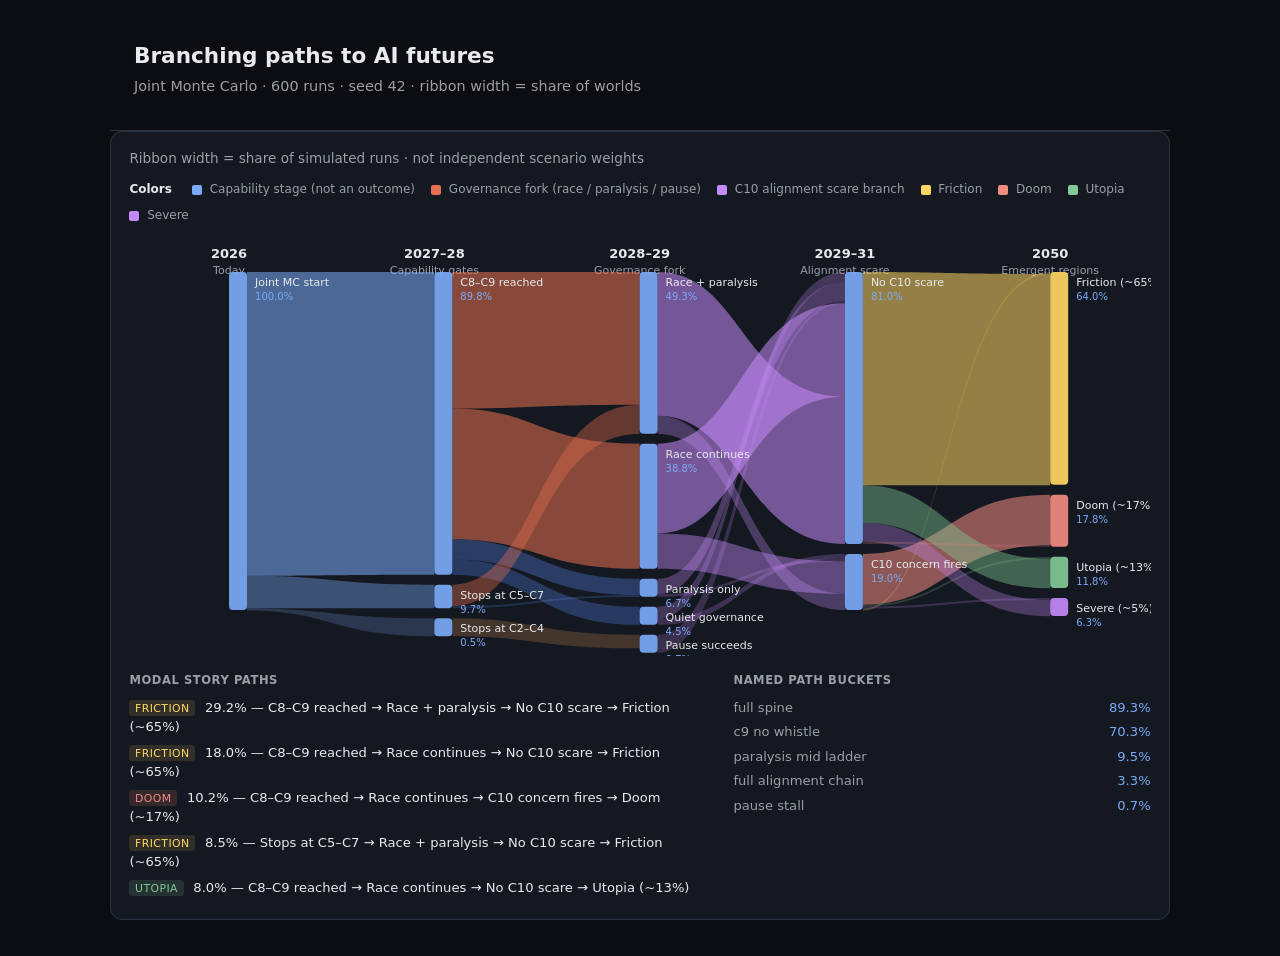
==== web/export-branching.html @ 75db521d "Add branching timeline viz and event impact analysis to web explorer. Co-authored-by: Cursor <cursor" ====
<!DOCTYPE html>
<html lang="en">
  <head>
    <meta charset="UTF-8" />
    <meta name="viewport" content="width=device-width, initial-scale=1" />
    <title>Branching timeline export</title>
    <link rel="stylesheet" href="style.css" />
    <style>
      body { padding: 1.25rem; max-width: 1100px; margin: 0 auto; }
      header h1 { margin: 0 0 0.25rem; font-size: 1.35rem; }
      header p { margin: 0 0 1rem; color: var(--muted); font-size: 0.9rem; }
    </style>
  </head>
  <body>
    <header>
      <h1>Branching paths to AI futures</h1>
      <p>Joint Monte Carlo · 600 runs · seed 42 · ribbon width = share of worlds</p>
    </header>
    <section class="card card-wide" id="branching-timeline">
      <div id="branching-viz"></div>
    </section>
    <script src="branching.js"></script>
    <script>
      fetch("data/branching_timeline.json")
        .then((r) => r.json())
        .then((data) => {
          renderBranchingTimeline(document.getElementById("branching-viz"), data);
          document.body.dataset.ready = "1";
        });
    </script>
  </body>
</html>
---- web/style.css ----
:root {
  --bg: #0b0d10;
  --card: #141820;
  --border: #2a3140;
  --text: #e8eaed;
  --muted: #9aa0a6;
  --accent: #7baaf7;
  --doom: #f28b82;
  --utopia: #81c995;
  --friction: #fdd663;
  --severe: #c58af9;
  --spine: #7baaf7;
}

* { box-sizing: border-box; }
body {
  margin: 0;
  font-family: ui-sans-serif, system-ui, sans-serif;
  background: var(--bg);
  color: var(--text);
  line-height: 1.5;
}

header {
  padding: 1.25rem 1.5rem 1rem;
  border-bottom: 1px solid var(--border);
}
.header-inner {
  display: flex;
  justify-content: space-between;
  align-items: flex-start;
  gap: 1rem;
  flex-wrap: wrap;
}
h1 { margin: 0; font-size: 1.5rem; }
.subtitle { margin: 0.25rem 0 0; color: var(--muted); font-size: 0.95rem; }
.header-actions { display: flex; gap: 0.75rem; }
.header-actions a {
  color: var(--accent);
  text-decoration: none;
  font-size: 0.9rem;
  padding: 0.35rem 0.65rem;
  border: 1px solid var(--border);
  border-radius: 6px;
}
.load-row { margin-top: 1rem; display: flex; gap: 1rem; align-items: center; flex-wrap: wrap; }
.muted { color: var(--muted); font-size: 0.85rem; }
code { color: var(--accent); font-size: 0.85em; }

main { padding: 1.25rem 1.5rem 2rem; max-width: 1200px; margin: 0 auto; }
footer {
  padding: 1rem 1.5rem 2rem;
  border-top: 1px solid var(--border);
  color: var(--muted);
  font-size: 0.85rem;
  text-align: center;
}

.hero-grid {
  display: grid;
  grid-template-columns: 2fr 1fr;
  gap: 1rem;
  margin-bottom: 1rem;
}
.grid-2 {
  display: grid;
  grid-template-columns: 1fr 1fr;
  gap: 1rem;
  margin-bottom: 1rem;
}
@media (max-width: 900px) {
  .hero-grid, .grid-2 { grid-template-columns: 1fr; }
}

.card {
  background: var(--card);
  border: 1px solid var(--border);
  border-radius: 12px;
  padding: 1rem 1.15rem;
}
.card-wide { margin-bottom: 1rem; }
.card h2 {
  margin: 0 0 0.5rem;
  font-size: 0.8rem;
  text-transform: uppercase;
  letter-spacing: 0.06em;
  color: var(--muted);
}
.section-hint { margin: 0 0 0.75rem; color: var(--muted); font-size: 0.85rem; }

.outcome-layout {
  display: flex;
  gap: 1.5rem;
  align-items: center;
  flex-wrap: wrap;
}
.region-bars { flex: 1; min-width: 200px; }

.bar-row { margin: 0.4rem 0; }
.bar-label {
  display: flex;
  justify-content: space-between;
  font-size: 0.88rem;
}
.bar-track {
  height: 10px;
  background: #1e2430;
  border-radius: 5px;
  overflow: hidden;
  margin-top: 5px;
}
.bar-fill {
  height: 100%;
  border-radius: 5px;
  transition: width 0.4s ease;
}
.bar-fill.doom { background: var(--doom); }
.bar-fill.utopia { background: var(--utopia); }
.bar-fill.friction { background: var(--friction); }
.bar-fill.severe { background: var(--severe); }
.bar-fill.spine { background: var(--spine); }

table { width: 100%; border-collapse: collapse; font-size: 0.85rem; }
td, th { text-align: left; padding: 0.3rem 0; vertical-align: top; }
th { color: var(--muted); font-weight: 500; width: 42%; }

/* Spine course timeline */
.spine-timeline {
  position: relative;
  padding: 2rem 0 0.5rem;
  min-height: 120px;
}
.spine-axis {
  position: absolute;
  left: 0; right: 0;
  top: 3.2rem;
  height: 4px;
  background: #1e2430;
  border-radius: 2px;
}
.spine-node {
  position: absolute;
  top: 0;
  transform: translateX(-50%);
  text-align: center;
  min-width: 72px;
}
.spine-dot {
  width: 14px; height: 14px;
  background: var(--spine);
  border-radius: 50%;
  margin: 2.35rem auto 0.35rem;
  border: 2px solid var(--card);
  box-shadow: 0 0 0 2px var(--spine);
}
.spine-label { font-size: 0.75rem; font-weight: 600; color: var(--text); }
.spine-date { font-size: 0.7rem; color: var(--muted); }
.spine-pct { font-size: 0.68rem; color: var(--accent); }

/* Terminal flow */
.flow-row {
  display: flex;
  align-items: center;
  gap: 0.5rem;
  margin: 0.35rem 0;
  font-size: 0.8rem;
}
.flow-spine { color: var(--muted); min-width: 0; flex: 1; overflow: hidden; text-overflow: ellipsis; white-space: nowrap; }
.flow-arrow { color: var(--muted); }
.flow-term { color: var(--text); max-width: 38%; overflow: hidden; text-overflow: ellipsis; white-space: nowrap; }
.flow-pct { min-width: 3rem; text-align: right; color: var(--accent); }

/* Sample runs */
.sample-runs {
  display: grid;
  grid-template-columns: repeat(auto-fit, minmax(280px, 1fr));
  gap: 0.75rem;
}
.run-card {
  background: #0f1218;
  border: 1px solid var(--border);
  border-radius: 10px;
  padding: 0.75rem 0.85rem;
}
.run-header {
  display: flex;
  justify-content: space-between;
  align-items: center;
  margin-bottom: 0.5rem;
}
.run-region {
  font-size: 0.7rem;
  text-transform: uppercase;
  letter-spacing: 0.05em;
  padding: 0.15rem 0.45rem;
  border-radius: 4px;
  font-weight: 600;
}
.run-region.doom { background: rgba(242,139,130,0.15); color: var(--doom); }
.run-region.utopia { background: rgba(129,201,149,0.15); color: var(--utopia); }
.run-region.friction { background: rgba(253,214,99,0.12); color: var(--friction); }
.run-region.severe { background: rgba(197,138,249,0.15); color: var(--severe); }
.run-terminal { font-size: 0.78rem; color: var(--muted); }
.run-course {
  list-style: none;
  margin: 0; padding: 0;
  font-size: 0.78rem;
}
.run-course li {
  padding: 0.2rem 0;
  border-left: 2px solid var(--border);
  padding-left: 0.5rem;
  margin-left: 0.25rem;
}
.run-course li.spine { border-color: var(--spine); }
.run-course li.event { border-color: #5c8df6; }
.run-course .when { color: var(--muted); margin-right: 0.35rem; }

/* Branching timeline */
.bt-svg { display: block; margin: 0.5rem 0 1rem; }
.bt-col-year { fill: var(--text); font-size: 13px; font-weight: 600; }
.bt-col-label { fill: var(--muted); font-size: 11px; }
.bt-node-label { fill: var(--text); font-size: 11px; font-weight: 500; }
.bt-node-pct { fill: var(--accent); font-size: 10px; }
.bt-footer {
  display: grid;
  grid-template-columns: 1.4fr 1fr;
  gap: 1.25rem;
  margin-top: 0.5rem;
}
@media (max-width: 700px) {
  .bt-footer { grid-template-columns: 1fr; }
}
.bt-footer h3 {
  margin: 0 0 0.5rem;
  font-size: 0.72rem;
  text-transform: uppercase;
  letter-spacing: 0.05em;
  color: var(--muted);
}
.bt-top-paths ul {
  margin: 0;
  padding: 0;
  list-style: none;
  font-size: 0.82rem;
}
.bt-top-paths li { margin: 0.35rem 0; }
.bt-path-region {
  font-size: 0.68rem;
  text-transform: uppercase;
  letter-spacing: 0.04em;
  padding: 0.1rem 0.35rem;
  border-radius: 3px;
  margin-right: 0.35rem;
}
.bt-path-region.doom { background: rgba(242,139,130,0.15); color: var(--doom); }
.bt-path-region.utopia { background: rgba(129,201,149,0.15); color: var(--utopia); }
.bt-path-region.friction { background: rgba(253,214,99,0.12); color: var(--friction); }
.bt-path-region.severe { background: rgba(197,138,249,0.15); color: var(--severe); }
.bt-bucket {
  display: flex;
  justify-content: space-between;
  font-size: 0.82rem;
  margin: 0.3rem 0;
  color: var(--muted);
}
.bt-bucket span:last-child { color: var(--accent); }

.bt-legend {
  display: flex;
  flex-wrap: wrap;
  gap: 0.5rem 1rem;
  margin: 0.5rem 0 0.75rem;
  font-size: 0.75rem;
  color: var(--muted);
}
.bt-legend-title {
  font-weight: 600;
  color: var(--text);
  margin-right: 0.25rem;
}
.swatch {
  display: inline-block;
  width: 10px;
  height: 10px;
  border-radius: 2px;
  margin-right: 0.25rem;
  vertical-align: middle;
}
.swatch-spine { background: #7baaf7; }
.swatch-gov { background: #e76f51; }
.swatch-c10 { background: #c58af9; }
.swatch-friction { background: var(--friction); }
.swatch-doom { background: var(--doom); }
.swatch-utopia { background: var(--utopia); }
.swatch-severe { background: var(--severe); }

/* Event impact table */
.impact-table { width: 100%; border-collapse: collapse; font-size: 0.8rem; }
.impact-table th, .impact-table td { padding: 0.35rem 0.5rem; text-align: left; border-bottom: 1px solid var(--border); }
.impact-table th { color: var(--muted); font-weight: 500; }
.impact-table .pos { color: var(--doom); }
.impact-table .neg { color: var(--utopia); }
.impact-table .muted-cell { color: var(--muted); }
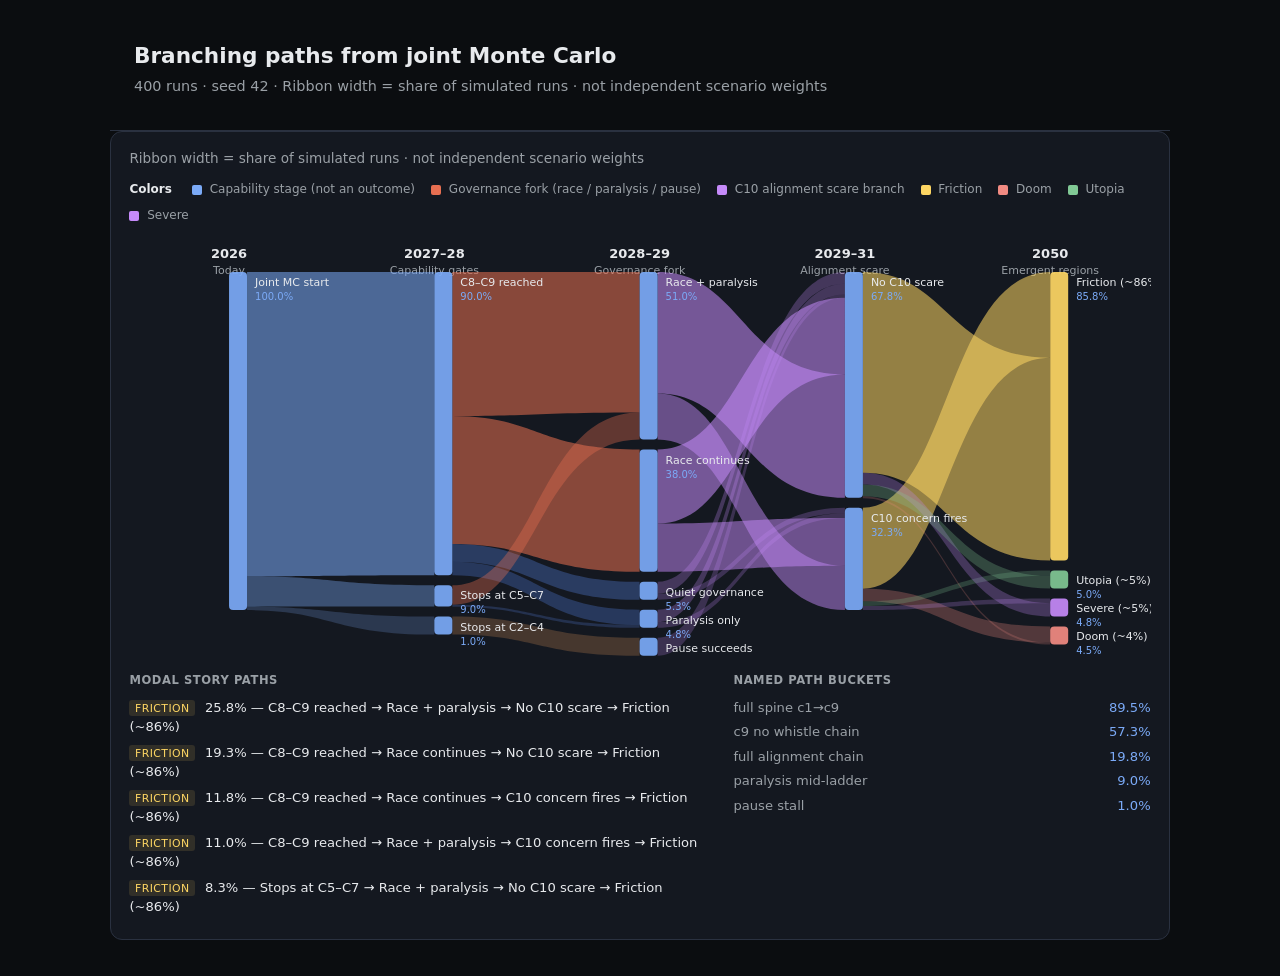
==== commit e29910fc: "Add branching timeline zh localization and export tooling updates Chinese-language branching timelin" ====
--- a/web/export-branching.html
+++ b/web/export-branching.html
@@ -9,21 +9,33 @@
       body { padding: 1.25rem; max-width: 1100px; margin: 0 auto; }
       header h1 { margin: 0 0 0.25rem; font-size: 1.35rem; }
       header p { margin: 0 0 1rem; color: var(--muted); font-size: 0.9rem; }
+      html[lang="zh"] body {
+        font-family: "PingFang SC", "Noto Sans SC", "Hiragino Sans GB", system-ui, sans-serif;
+      }
     </style>
   </head>
   <body>
     <header>
-      <h1>Branching paths to AI futures</h1>
-      <p>Joint Monte Carlo · 600 runs · seed 42 · ribbon width = share of worlds</p>
+      <h1 id="page-title">Branching paths to AI futures</h1>
+      <p id="page-subtitle">Joint Monte Carlo · ribbon width = share of worlds</p>
     </header>
     <section class="card card-wide" id="branching-timeline">
       <div id="branching-viz"></div>
     </section>
     <script src="branching.js"></script>
     <script>
-      fetch("data/branching_timeline.json")
+      const params = new URLSearchParams(location.search);
+      const lang = params.get("lang") === "zh" ? "zh" : "en";
+      document.documentElement.lang = lang;
+      const dataFile =
+        lang === "zh" ? "data/branching_timeline_zh.json" : "data/branching_timeline.json";
+
+      fetch(dataFile)
         .then((r) => r.json())
         .then((data) => {
+          document.getElementById("page-title").textContent = data.meta?.title || "";
+          document.getElementById("page-subtitle").textContent =
+            `${data.meta?.runs || "?"} runs · seed ${data.meta?.seed ?? "?"} · ${data.meta?.subtitle || ""}`;
           renderBranchingTimeline(document.getElementById("branching-viz"), data);
           document.body.dataset.ready = "1";
         });
